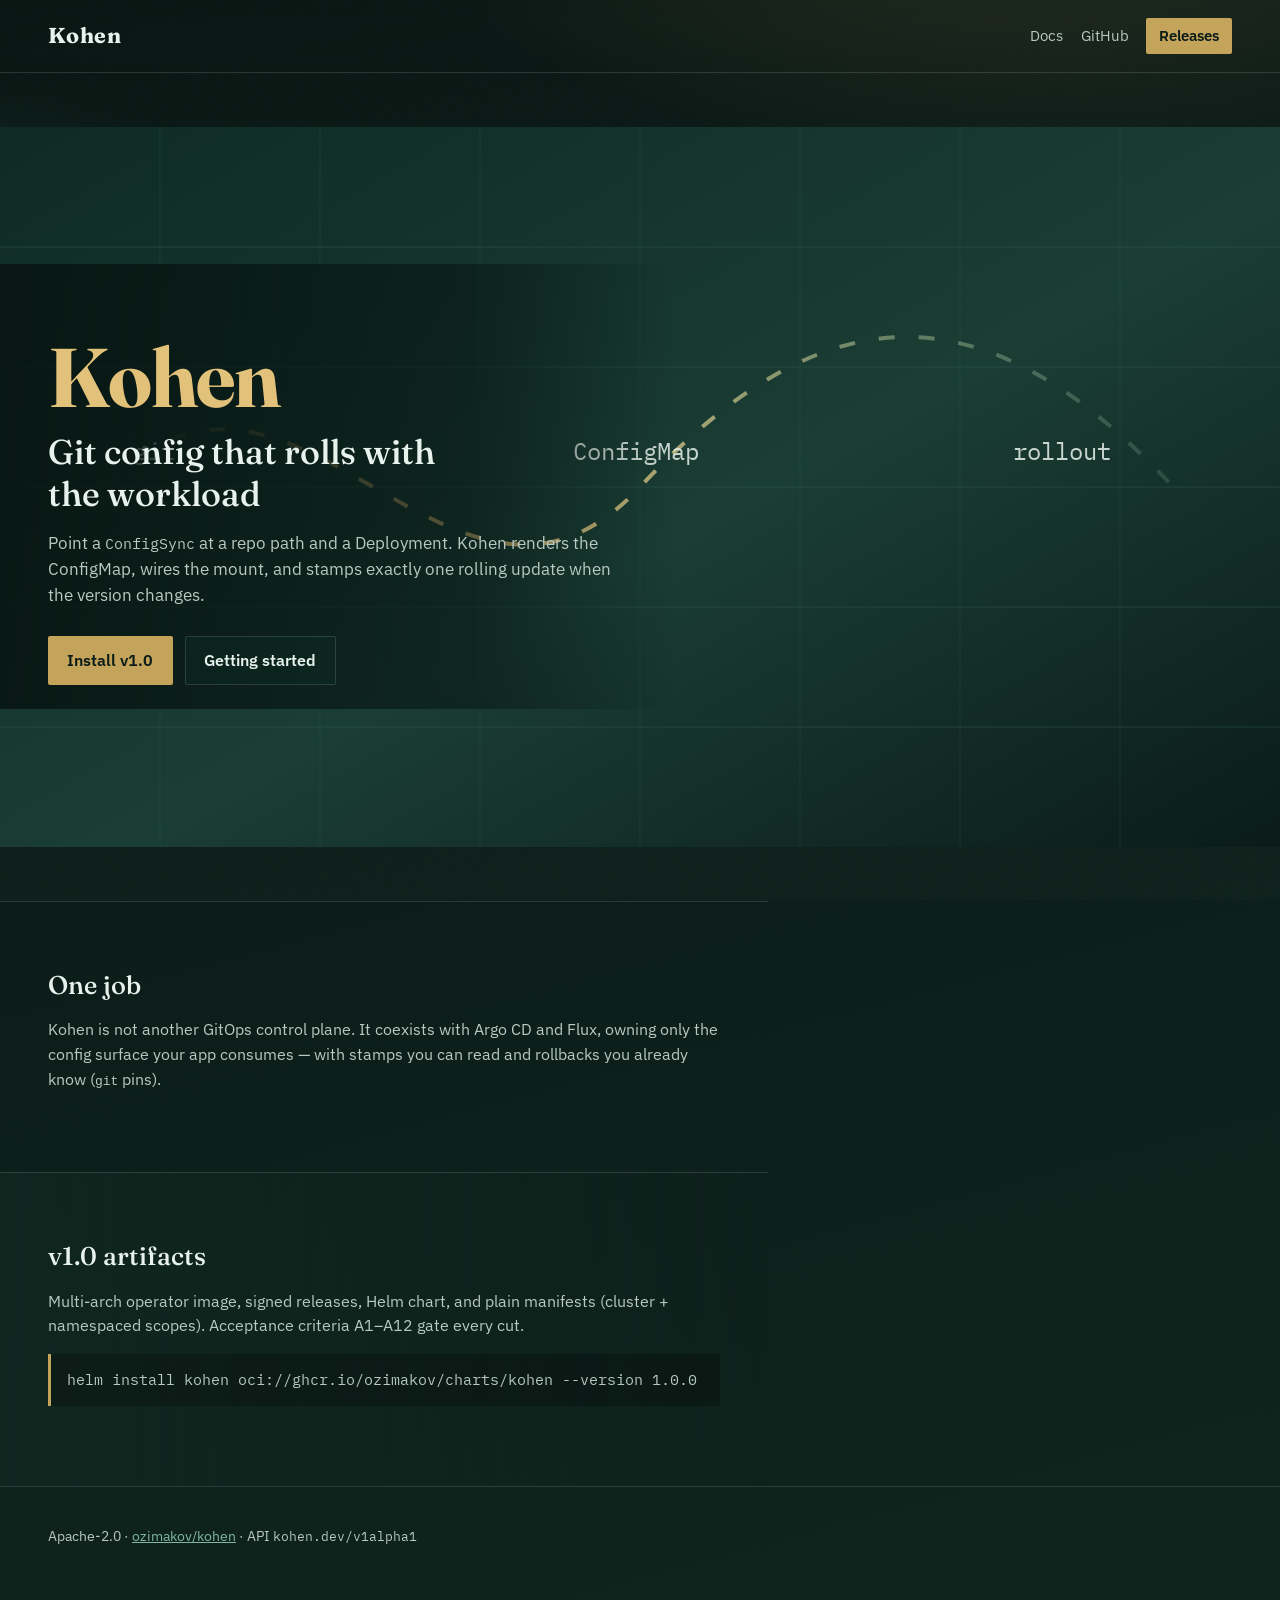
==== site/index.html @ 124bad6d "Prepare v1.0: gap fixes, release hardening, docs site Close the peer gap-review items that belong in" ====
<!DOCTYPE html>
<html lang="en">
<head>
  <meta charset="utf-8" />
  <meta name="viewport" content="width=device-width, initial-scale=1" />
  <title>Kohen — git config, version-matched rollouts</title>
  <meta name="description" content="Kohen keeps Kubernetes workloads in sync with a dedicated git configuration repository — ConfigMaps, secret wiring, and exactly-one rollouts." />
  <link rel="preconnect" href="https://fonts.googleapis.com" />
  <link rel="preconnect" href="https://fonts.gstatic.com" crossorigin />
  <link href="https://fonts.googleapis.com/css2?family=Fraunces:opsz,wght@9..144,500;9..144,700&family=IBM+Plex+Sans:wght@400;500;600&family=IBM+Plex+Mono:wght@400;500&display=swap" rel="stylesheet" />
  <link rel="stylesheet" href="styles.css" />
</head>
<body>
  <a class="skip" href="#main">Skip to content</a>
  <header class="top">
    <a class="wordmark" href="./">Kohen</a>
    <nav aria-label="Primary">
      <a href="docs.html">Docs</a>
      <a href="https://github.com/ozimakov/kohen">GitHub</a>
      <a class="nav-cta" href="https://github.com/ozimakov/kohen/releases">Releases</a>
    </nav>
  </header>

  <main id="main">
    <section class="hero" aria-label="Intro">
      <div class="hero-copy">
        <p class="brand">Kohen</p>
        <h1>Git config that rolls with the workload</h1>
        <p class="lede">
          Point a <code>ConfigSync</code> at a repo path and a Deployment.
          Kohen renders the ConfigMap, wires the mount, and stamps exactly one rolling update when the version changes.
        </p>
        <div class="cta-row">
          <a class="btn primary" href="docs.html#install">Install v1.0</a>
          <a class="btn ghost" href="https://github.com/ozimakov/kohen#getting-started">Getting started</a>
        </div>
      </div>
      <div class="hero-visual" aria-hidden="true">
        <svg class="flow" viewBox="0 0 960 540" role="img">
          <defs>
            <linearGradient id="plane" x1="0" y1="0" x2="1" y2="1">
              <stop offset="0%" stop-color="#0f2a24"/>
              <stop offset="55%" stop-color="#1a3d34"/>
              <stop offset="100%" stop-color="#0b1c18"/>
            </linearGradient>
            <linearGradient id="trace" x1="0" y1="0" x2="1" y2="0">
              <stop offset="0%" stop-color="#c4a35a" stop-opacity="0"/>
              <stop offset="40%" stop-color="#e2c27a"/>
              <stop offset="100%" stop-color="#7eb8a2" stop-opacity="0.2"/>
            </linearGradient>
          </defs>
          <rect width="960" height="540" fill="url(#plane)"/>
          <g class="grid">
            <path d="M0 90 H960 M0 180 H960 M0 270 H960 M0 360 H960 M0 450 H960" stroke="#2f5a4e" stroke-opacity=".35"/>
            <path d="M120 0 V540 M240 0 V540 M360 0 V540 M480 0 V540 M600 0 V540 M720 0 V540 M840 0 V540" stroke="#2f5a4e" stroke-opacity=".22"/>
          </g>
          <path class="pulse" d="M80 270 C220 120, 340 420, 480 270 S740 120, 880 270" fill="none" stroke="url(#trace)" stroke-width="3"/>
          <g class="nodes" font-family="IBM Plex Mono, monospace" font-size="18" fill="#e8f2ec">
            <text x="100" y="250">git</text>
            <text x="430" y="250">ConfigMap</text>
            <text x="760" y="250">rollout</text>
          </g>
        </svg>
      </div>
    </section>

    <section class="strip" id="why">
      <h2>One job</h2>
      <p>
        Kohen is not another GitOps control plane. It coexists with Argo CD and Flux,
        owning only the config surface your app consumes — with stamps you can read
        and rollbacks you already know (<code>git</code> pins).
      </p>
    </section>

    <section class="strip alt" id="ship">
      <h2>v1.0 artifacts</h2>
      <p>
        Multi-arch operator image, signed releases, Helm chart, and plain manifests
        (cluster + namespaced scopes). Acceptance criteria A1–A12 gate every cut.
      </p>
      <p class="mono">
        helm install kohen oci://ghcr.io/ozimakov/charts/kohen --version 1.0.0
      </p>
    </section>
  </main>

  <footer>
    <p>Apache-2.0 · <a href="https://github.com/ozimakov/kohen">ozimakov/kohen</a> · API <code>kohen.dev/v1alpha1</code></p>
  </footer>
  <script>
    document.documentElement.classList.add("ready");
  </script>
</body>
</html>
---- site/styles.css ----
:root {
  --ink: #0b1c18;
  --ink-2: #122821;
  --mist: #e8f2ec;
  --mist-dim: #b7c9c0;
  --brass: #c4a35a;
  --brass-hot: #e2c27a;
  --sea: #2f6f5e;
  --sea-bright: #7eb8a2;
  --line: rgba(232, 242, 236, 0.14);
  --font-display: "Fraunces", Georgia, serif;
  --font-body: "IBM Plex Sans", "Segoe UI", sans-serif;
  --font-mono: "IBM Plex Mono", ui-monospace, monospace;
}

*,
*::before,
*::after {
  box-sizing: border-box;
}

html {
  color-scheme: dark;
}

body {
  margin: 0;
  min-height: 100vh;
  font-family: var(--font-body);
  color: var(--mist);
  background:
    radial-gradient(1200px 600px at 80% -10%, rgba(196, 163, 90, 0.18), transparent 55%),
    radial-gradient(900px 500px at -10% 20%, rgba(47, 111, 94, 0.35), transparent 50%),
    linear-gradient(165deg, #071411 0%, var(--ink) 40%, #10241e 100%);
  line-height: 1.55;
}

body::before {
  content: "";
  position: fixed;
  inset: 0;
  pointer-events: none;
  opacity: 0.08;
  background-image: url("data:image/svg+xml,%3Csvg xmlns='http://www.w3.org/2000/svg' width='160' height='160'%3E%3Cfilter id='n'%3E%3CfeTurbulence type='fractalNoise' baseFrequency='.8' numOctaves='2' stitchTiles='stitch'/%3E%3C/filter%3E%3Crect width='160' height='160' filter='url(%23n)' opacity='.55'/%3E%3C/svg%3E");
  z-index: 0;
}

.skip {
  position: absolute;
  left: -999px;
  top: 0;
  background: var(--brass);
  color: var(--ink);
  padding: 0.5rem 1rem;
  z-index: 10;
}

.skip:focus {
  left: 1rem;
  top: 1rem;
}

.top,
main,
footer {
  position: relative;
  z-index: 1;
}

.top {
  display: flex;
  align-items: center;
  justify-content: space-between;
  gap: 1rem;
  padding: 1.1rem clamp(1.25rem, 4vw, 3rem);
  border-bottom: 1px solid var(--line);
  backdrop-filter: blur(8px);
}

.wordmark {
  font-family: var(--font-display);
  font-weight: 700;
  font-size: 1.35rem;
  letter-spacing: 0.02em;
  color: var(--mist);
  text-decoration: none;
}

nav {
  display: flex;
  align-items: center;
  gap: 1.1rem;
  font-size: 0.95rem;
}

nav a {
  color: var(--mist-dim);
  text-decoration: none;
}

nav a:hover,
nav a[aria-current="page"] {
  color: var(--mist);
}

.nav-cta {
  color: var(--ink) !important;
  background: var(--brass);
  padding: 0.4rem 0.8rem;
  border-radius: 2px;
  font-weight: 600;
}

.hero {
  min-height: calc(100vh - 4.5rem);
  display: grid;
  grid-template-areas: "stack";
  align-content: stretch;
  position: relative;
  overflow: hidden;
}

.hero-copy,
.hero-visual {
  grid-area: stack;
}

.hero-copy {
  z-index: 2;
  align-self: center;
  padding: clamp(2.5rem, 8vh, 5.5rem) clamp(1.25rem, 4vw, 3rem) 1.5rem;
  max-width: 42rem;
  animation: rise 900ms cubic-bezier(0.2, 0.8, 0.2, 1) both;
  background: linear-gradient(90deg, rgba(7, 20, 17, 0.88) 0%, rgba(7, 20, 17, 0.55) 70%, transparent 100%);
}

.brand {
  margin: 0 0 0.75rem;
  font-family: var(--font-display);
  font-size: clamp(2.8rem, 8vw, 5.2rem);
  font-weight: 700;
  letter-spacing: -0.02em;
  line-height: 1;
  color: var(--brass-hot);
}

h1 {
  margin: 0 0 1rem;
  font-family: var(--font-display);
  font-weight: 500;
  font-size: clamp(1.45rem, 3.4vw, 2.15rem);
  line-height: 1.2;
  color: var(--mist);
  max-width: 18ch;
}

.lede {
  margin: 0 0 1.75rem;
  color: var(--mist-dim);
  font-size: 1.05rem;
  max-width: 38rem;
}

.lede code,
.mono,
footer code {
  font-family: var(--font-mono);
  font-size: 0.92em;
}

.cta-row {
  display: flex;
  flex-wrap: wrap;
  gap: 0.75rem;
}

.btn {
  display: inline-flex;
  align-items: center;
  justify-content: center;
  padding: 0.7rem 1.15rem;
  border-radius: 2px;
  text-decoration: none;
  font-weight: 600;
  border: 1px solid transparent;
  transition: transform 180ms ease, background 180ms ease, border-color 180ms ease;
}

.btn:hover {
  transform: translateY(-1px);
}

.btn.primary {
  background: var(--brass);
  color: var(--ink);
}

.btn.primary:hover {
  background: var(--brass-hot);
}

.btn.ghost {
  border-color: var(--line);
  color: var(--mist);
  background: rgba(15, 42, 36, 0.45);
}

.btn.ghost:hover {
  border-color: var(--sea-bright);
}

.hero-visual {
  z-index: 1;
  width: 100%;
  min-height: calc(100vh - 4.5rem);
  animation: fade-in 1200ms 200ms both;
}

.hero-visual .flow {
  display: block;
  width: 100%;
  height: 100%;
  min-height: calc(100vh - 4.5rem);
  object-fit: cover;
}

.pulse {
  stroke-dasharray: 12 18;
  animation: dash 8s linear infinite;
}

.nodes text {
  opacity: 0.85;
}

.strip {
  padding: clamp(2.5rem, 6vw, 4rem) clamp(1.25rem, 4vw, 3rem);
  border-top: 1px solid var(--line);
  max-width: 48rem;
}

.strip.alt {
  background: linear-gradient(90deg, rgba(18, 40, 33, 0.75), transparent);
}

.strip h2 {
  margin: 0 0 0.75rem;
  font-family: var(--font-display);
  font-size: 1.6rem;
  font-weight: 500;
}

.strip p {
  margin: 0 0 1rem;
  color: var(--mist-dim);
}

.mono {
  display: block;
  padding: 0.9rem 1rem;
  border-left: 3px solid var(--brass);
  background: rgba(0, 0, 0, 0.25);
  overflow-x: auto;
  color: var(--mist);
}

.docs {
  padding: clamp(2rem, 6vw, 3.5rem) clamp(1.25rem, 4vw, 3rem) 4rem;
  max-width: 48rem;
  animation: rise 700ms cubic-bezier(0.2, 0.8, 0.2, 1) both;
}

.docs-hero {
  margin-bottom: 2.5rem;
}

.docs-hero .brand {
  font-size: clamp(2.2rem, 6vw, 3.4rem);
}

.docs section {
  margin-bottom: 2.25rem;
}

.docs h2 {
  font-family: var(--font-display);
  font-weight: 500;
  font-size: 1.45rem;
  margin: 0 0 0.75rem;
  color: var(--brass-hot);
}

.doc-list {
  list-style: none;
  margin: 0;
  padding: 0;
}

.doc-list li {
  padding: 0.85rem 0;
  border-bottom: 1px solid var(--line);
  color: var(--mist-dim);
}

.doc-list a {
  color: var(--mist);
  font-weight: 600;
  text-decoration: none;
  border-bottom: 1px solid transparent;
}

.doc-list a:hover {
  border-bottom-color: var(--brass);
  color: var(--brass-hot);
}

footer {
  padding: 1.5rem clamp(1.25rem, 4vw, 3rem) 2.5rem;
  border-top: 1px solid var(--line);
  color: var(--mist-dim);
  font-size: 0.9rem;
}

footer a {
  color: var(--sea-bright);
}

@keyframes rise {
  from {
    opacity: 0;
    transform: translateY(18px);
  }
  to {
    opacity: 1;
    transform: translateY(0);
  }
}

@keyframes fade-in {
  from {
    opacity: 0;
  }
  to {
    opacity: 1;
  }
}

@keyframes dash {
  to {
    stroke-dashoffset: -240;
  }
}

@media (prefers-reduced-motion: reduce) {
  *,
  *::before,
  *::after {
    animation: none !important;
    transition: none !important;
  }
}
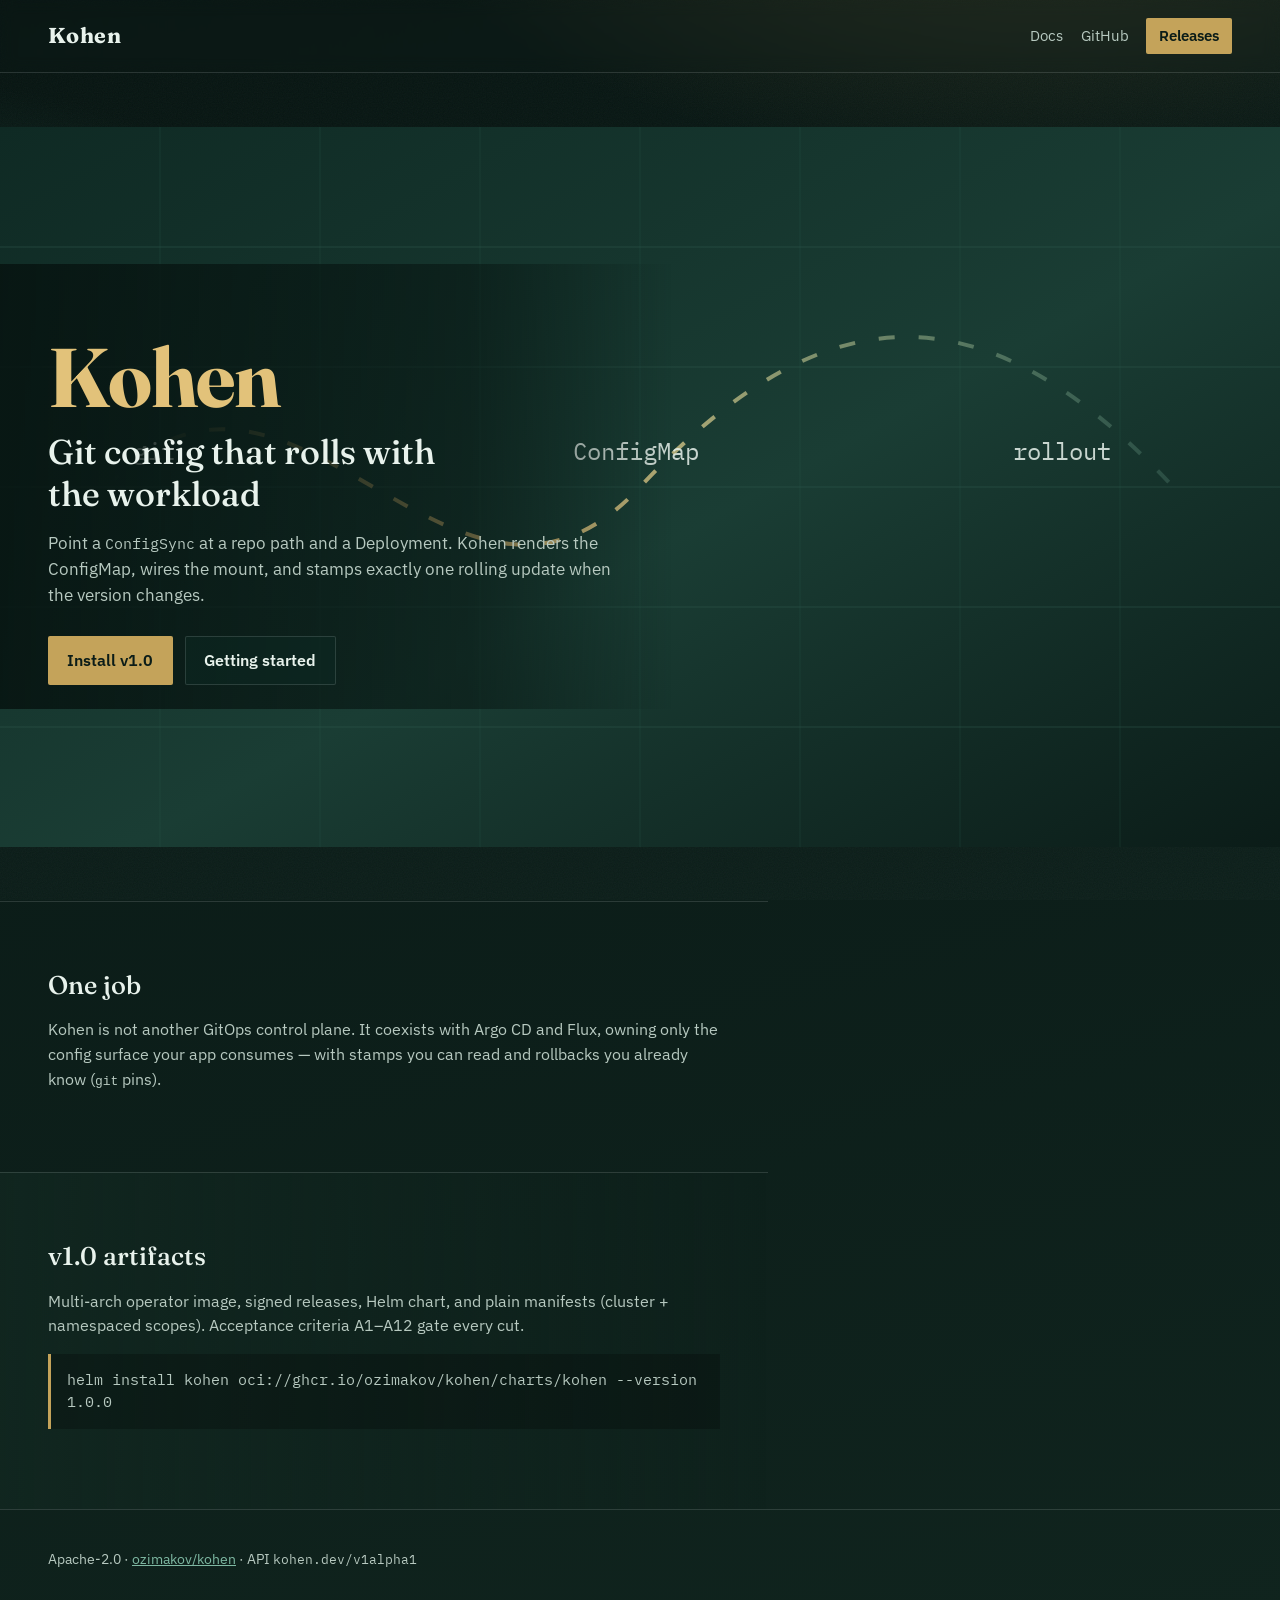
==== commit a37907fc: "Harden release publishing automation Add SemVer validation, local/CI dry-run packaging, digest-based" ====
--- a/site/index.html
+++ b/site/index.html
@@ -80,7 +80,7 @@
         (cluster + namespaced scopes). Acceptance criteria A1–A12 gate every cut.
       </p>
       <p class="mono">
-        helm install kohen oci://ghcr.io/ozimakov/charts/kohen --version 1.0.0
+        helm install kohen oci://ghcr.io/ozimakov/kohen/charts/kohen --version 1.0.0
       </p>
     </section>
   </main>
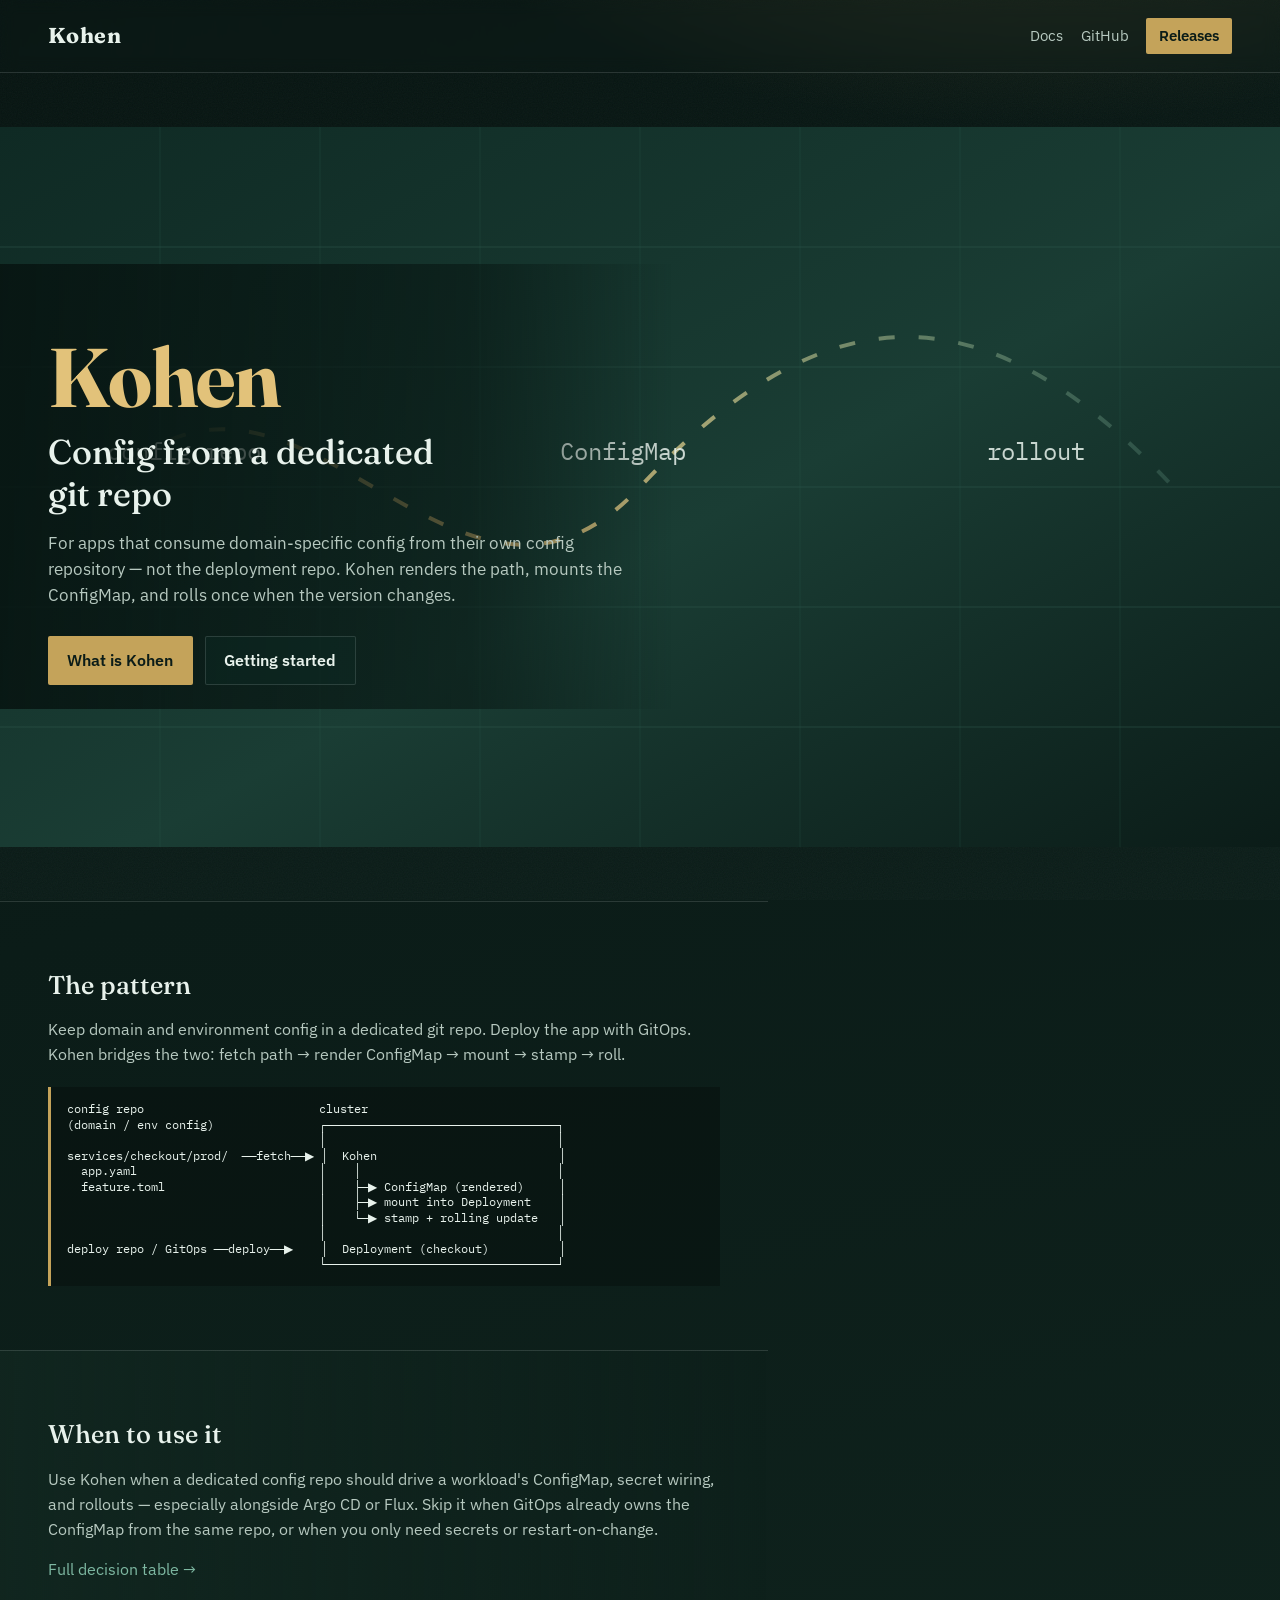
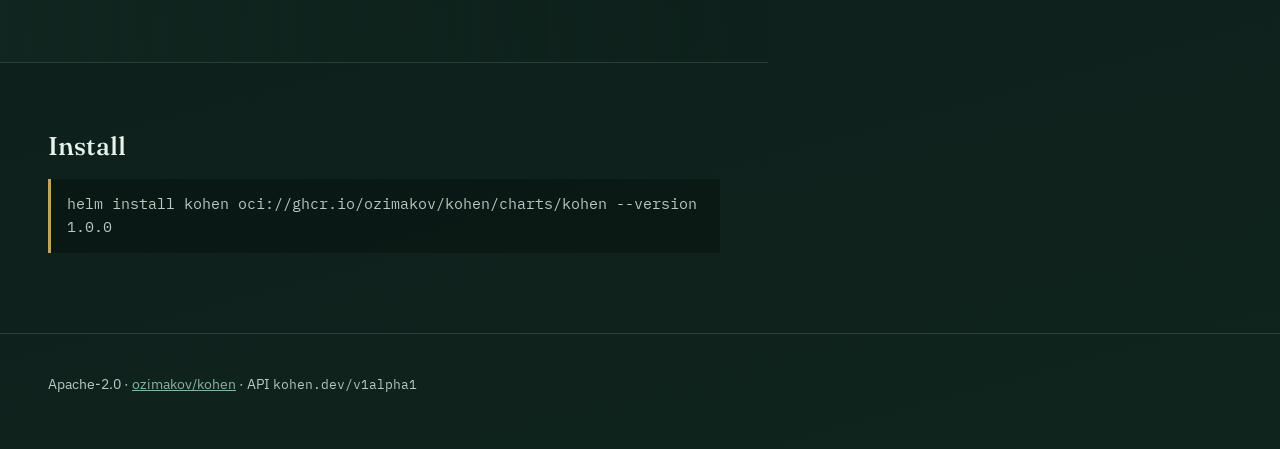
==== commit a9f9fc3f: "Reposition docs around what Kohen is and when to use it Add docs/intro.md as the front door (dedicat" ====
--- a/site/index.html
+++ b/site/index.html
@@ -3,8 +3,8 @@
 <head>
   <meta charset="utf-8" />
   <meta name="viewport" content="width=device-width, initial-scale=1" />
-  <title>Kohen — git config, version-matched rollouts</title>
-  <meta name="description" content="Kohen keeps Kubernetes workloads in sync with a dedicated git configuration repository — ConfigMaps, secret wiring, and exactly-one rollouts." />
+  <title>Kohen — config from a dedicated git repo</title>
+  <meta name="description" content="Kohen syncs domain-specific config from a dedicated git repository into Kubernetes workloads — ConfigMaps, secret wiring, and version-matched rollouts." />
   <link rel="preconnect" href="https://fonts.googleapis.com" />
   <link rel="preconnect" href="https://fonts.gstatic.com" crossorigin />
   <link href="https://fonts.googleapis.com/css2?family=Fraunces:opsz,wght@9..144,500;9..144,700&family=IBM+Plex+Sans:wght@400;500;600&family=IBM+Plex+Mono:wght@400;500&display=swap" rel="stylesheet" />
@@ -25,13 +25,13 @@
     <section class="hero" aria-label="Intro">
       <div class="hero-copy">
         <p class="brand">Kohen</p>
-        <h1>Git config that rolls with the workload</h1>
+        <h1>Config from a dedicated git repo</h1>
         <p class="lede">
-          Point a <code>ConfigSync</code> at a repo path and a Deployment.
-          Kohen renders the ConfigMap, wires the mount, and stamps exactly one rolling update when the version changes.
+          For apps that consume domain-specific config from their own config repository —
+          not the deployment repo. Kohen renders the path, mounts the ConfigMap, and rolls once when the version changes.
         </p>
         <div class="cta-row">
-          <a class="btn primary" href="docs.html#install">Install v1.0</a>
+          <a class="btn primary" href="docs.html#intro">What is Kohen</a>
           <a class="btn ghost" href="https://github.com/ozimakov/kohen#getting-started">Getting started</a>
         </div>
       </div>
@@ -56,29 +56,47 @@
           </g>
           <path class="pulse" d="M80 270 C220 120, 340 420, 480 270 S740 120, 880 270" fill="none" stroke="url(#trace)" stroke-width="3"/>
           <g class="nodes" font-family="IBM Plex Mono, monospace" font-size="18" fill="#e8f2ec">
-            <text x="100" y="250">git</text>
-            <text x="430" y="250">ConfigMap</text>
-            <text x="760" y="250">rollout</text>
+            <text x="80" y="250">config repo</text>
+            <text x="420" y="250">ConfigMap</text>
+            <text x="740" y="250">rollout</text>
           </g>
         </svg>
       </div>
     </section>
 
-    <section class="strip" id="why">
-      <h2>One job</h2>
+    <section class="strip" id="pattern">
+      <h2>The pattern</h2>
       <p>
-        Kohen is not another GitOps control plane. It coexists with Argo CD and Flux,
-        owning only the config surface your app consumes — with stamps you can read
-        and rollbacks you already know (<code>git</code> pins).
+        Keep domain and environment config in a dedicated git repo. Deploy the app with GitOps.
+        Kohen bridges the two: fetch path → render ConfigMap → mount → stamp → roll.
+      </p>
+      <pre class="diagram" aria-label="Config repo to workload flow">config repo                         cluster
+(domain / env config)               ┌─────────────────────────────────┐
+                                    │                                 │
+services/checkout/prod/  ──fetch──▶ │  Kohen                          │
+  app.yaml                          │    │                            │
+  feature.toml                      │    ├─▶ ConfigMap (rendered)     │
+                                    │    ├─▶ mount into Deployment    │
+                                    │    └─▶ stamp + rolling update   │
+                                    │                                 │
+deploy repo / GitOps ──deploy──▶    │  Deployment (checkout)          │
+                                    └─────────────────────────────────┘</pre>
+    </section>
+
+    <section class="strip alt" id="when">
+      <h2>When to use it</h2>
+      <p>
+        Use Kohen when a dedicated config repo should drive a workload's ConfigMap, secret wiring,
+        and rollouts — especially alongside Argo CD or Flux. Skip it when GitOps already owns the
+        ConfigMap from the same repo, or when you only need secrets or restart-on-change.
+      </p>
+      <p>
+        <a href="https://github.com/ozimakov/kohen/blob/main/docs/intro.md">Full decision table →</a>
       </p>
     </section>
 
-    <section class="strip alt" id="ship">
-      <h2>v1.0 artifacts</h2>
-      <p>
-        Multi-arch operator image, signed releases, Helm chart, and plain manifests
-        (cluster + namespaced scopes). Acceptance criteria A1–A12 gate every cut.
-      </p>
+    <section class="strip" id="install">
+      <h2>Install</h2>
       <p class="mono">
         helm install kohen oci://ghcr.io/ozimakov/kohen/charts/kohen --version 1.0.0
       </p>
--- a/site/styles.css
+++ b/site/styles.css
@@ -255,13 +255,34 @@
   color: var(--mist-dim);
 }
 
-.mono {
+.mono,
+.diagram {
   display: block;
   padding: 0.9rem 1rem;
   border-left: 3px solid var(--brass);
   background: rgba(0, 0, 0, 0.25);
   overflow-x: auto;
   color: var(--mist);
+}
+
+.diagram {
+  margin: 1.25rem 0 0;
+  font-family: var(--font-mono);
+  font-size: 0.72rem;
+  line-height: 1.35;
+  white-space: pre;
+  max-width: 100%;
+}
+
+.strip a {
+  color: var(--sea-bright);
+  text-decoration: none;
+  border-bottom: 1px solid transparent;
+}
+
+.strip a:hover {
+  border-bottom-color: var(--brass);
+  color: var(--brass-hot);
 }
 
 .docs {
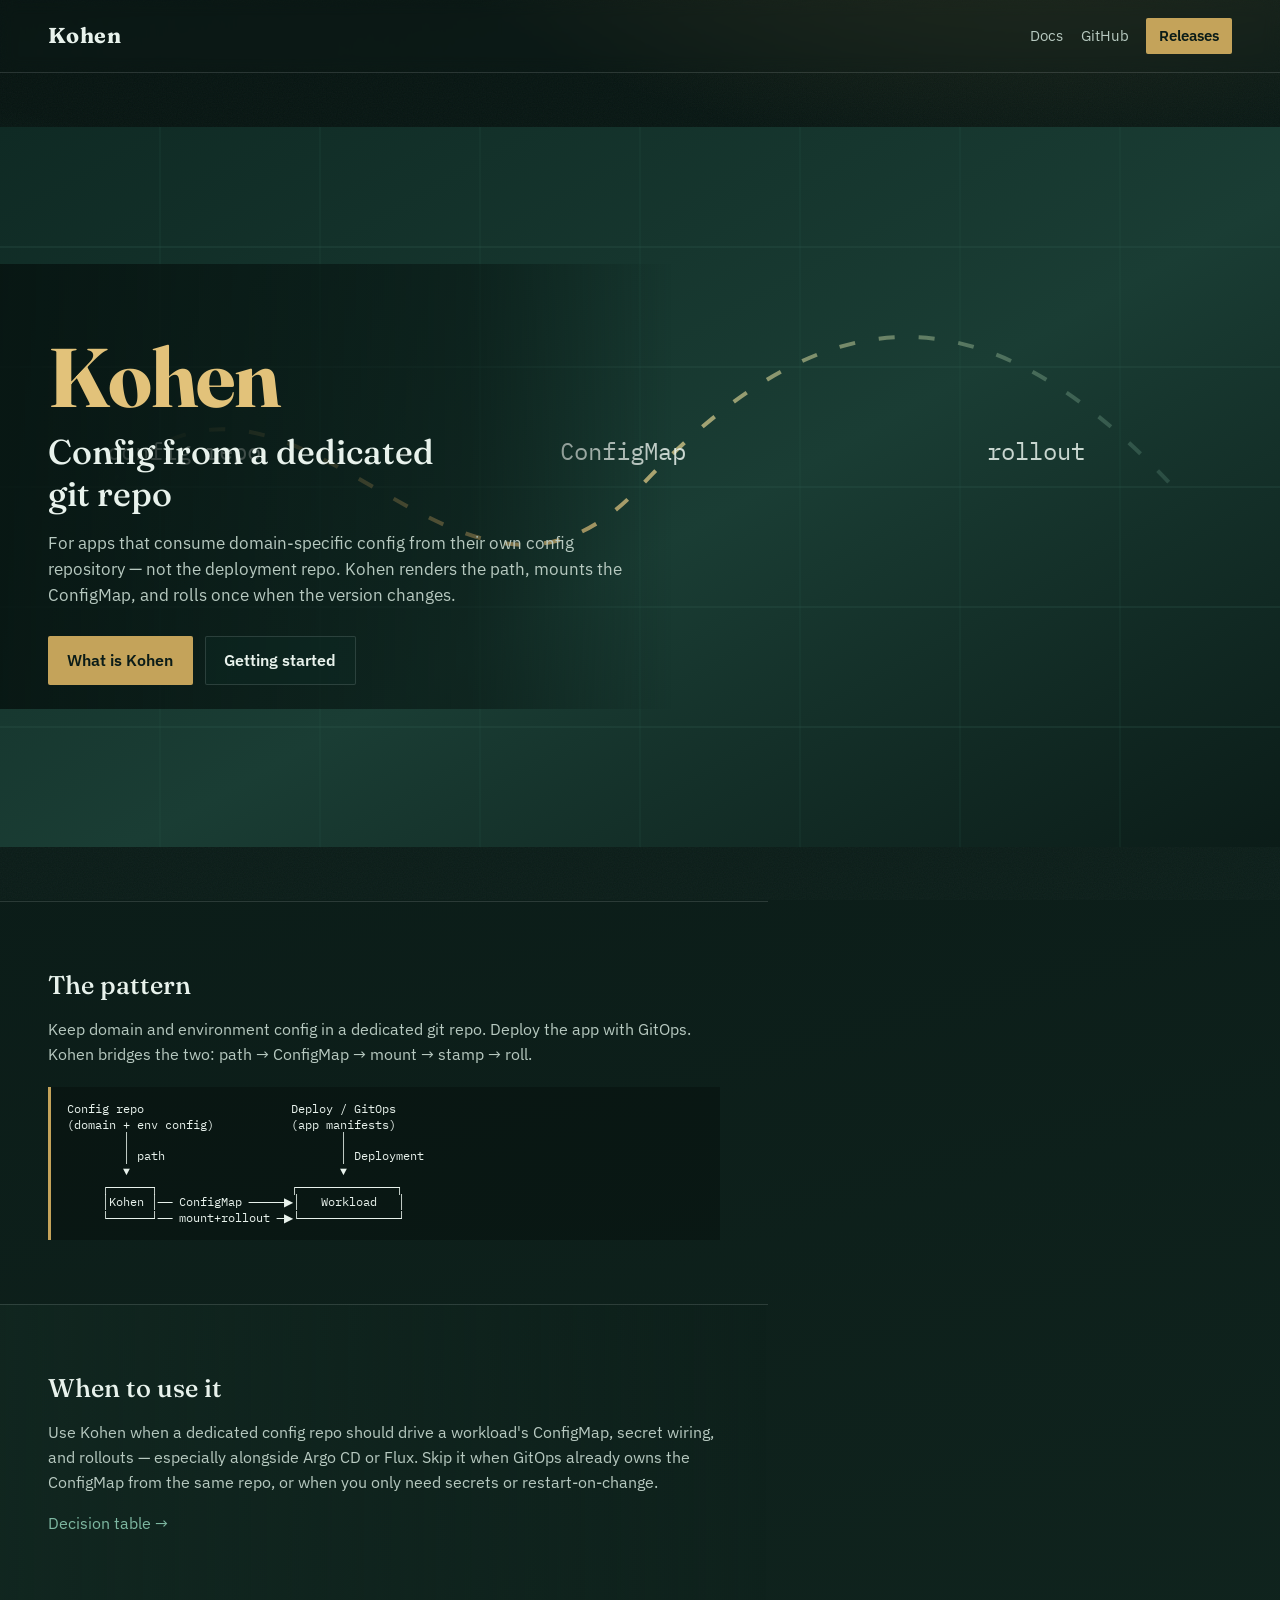
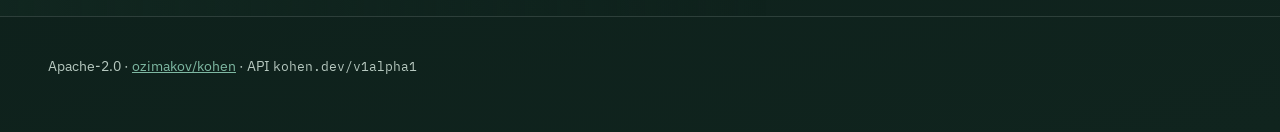
==== commit 358d6ab1: "Tighten positioning: one canonical intro, real docs page - Keep the decision table only in docs/intr" ====
--- a/site/index.html
+++ b/site/index.html
@@ -32,7 +32,7 @@
         </p>
         <div class="cta-row">
           <a class="btn primary" href="docs.html#intro">What is Kohen</a>
-          <a class="btn ghost" href="https://github.com/ozimakov/kohen#getting-started">Getting started</a>
+          <a class="btn ghost" href="https://github.com/ozimakov/kohen/blob/main/docs/getting-started-and-gitops.md">Getting started</a>
         </div>
       </div>
       <div class="hero-visual" aria-hidden="true">
@@ -68,19 +68,16 @@
       <h2>The pattern</h2>
       <p>
         Keep domain and environment config in a dedicated git repo. Deploy the app with GitOps.
-        Kohen bridges the two: fetch path → render ConfigMap → mount → stamp → roll.
+        Kohen bridges the two: path → ConfigMap → mount → stamp → roll.
       </p>
-      <pre class="diagram" aria-label="Config repo to workload flow">config repo                         cluster
-(domain / env config)               ┌─────────────────────────────────┐
-                                    │                                 │
-services/checkout/prod/  ──fetch──▶ │  Kohen                          │
-  app.yaml                          │    │                            │
-  feature.toml                      │    ├─▶ ConfigMap (rendered)     │
-                                    │    ├─▶ mount into Deployment    │
-                                    │    └─▶ stamp + rolling update   │
-                                    │                                 │
-deploy repo / GitOps ──deploy──▶    │  Deployment (checkout)          │
-                                    └─────────────────────────────────┘</pre>
+      <pre class="diagram" aria-label="Config repo to workload flow">Config repo                     Deploy / GitOps
+(domain + env config)           (app manifests)
+        │                              │
+        │ path                         │ Deployment
+        ▼                              ▼
+     ┌──────┐                   ┌──────────────┐
+     │Kohen │── ConfigMap ─────▶│   Workload   │
+     └──────┘── mount+rollout ─▶└──────────────┘</pre>
     </section>
 
     <section class="strip alt" id="when">
@@ -91,14 +88,7 @@
         ConfigMap from the same repo, or when you only need secrets or restart-on-change.
       </p>
       <p>
-        <a href="https://github.com/ozimakov/kohen/blob/main/docs/intro.md">Full decision table →</a>
-      </p>
-    </section>
-
-    <section class="strip" id="install">
-      <h2>Install</h2>
-      <p class="mono">
-        helm install kohen oci://ghcr.io/ozimakov/kohen/charts/kohen --version 1.0.0
+        <a href="docs.html#when">Decision table →</a>
       </p>
     </section>
   </main>
--- a/site/styles.css
+++ b/site/styles.css
@@ -311,6 +311,58 @@
   color: var(--brass-hot);
 }
 
+.docs .diagram {
+  margin: 0 0 1rem;
+}
+
+.section-note {
+  margin: 0;
+  color: var(--mist-dim);
+  font-size: 0.95rem;
+}
+
+.section-note a {
+  color: var(--sea-bright);
+  text-decoration: none;
+}
+
+.section-note a:hover {
+  color: var(--brass-hot);
+}
+
+.decision {
+  width: 100%;
+  border-collapse: collapse;
+  margin: 0 0 1rem;
+  font-size: 0.95rem;
+}
+
+.decision th,
+.decision td {
+  text-align: left;
+  padding: 0.7rem 0.6rem;
+  border-bottom: 1px solid var(--line);
+  vertical-align: top;
+}
+
+.decision th {
+  color: var(--mist-dim);
+  font-weight: 500;
+  font-size: 0.85rem;
+}
+
+.decision td.yes {
+  color: var(--sea-bright);
+  font-weight: 600;
+  white-space: nowrap;
+}
+
+.decision td.no {
+  color: var(--mist-dim);
+  font-weight: 600;
+  white-space: nowrap;
+}
+
 .doc-list {
   list-style: none;
   margin: 0;
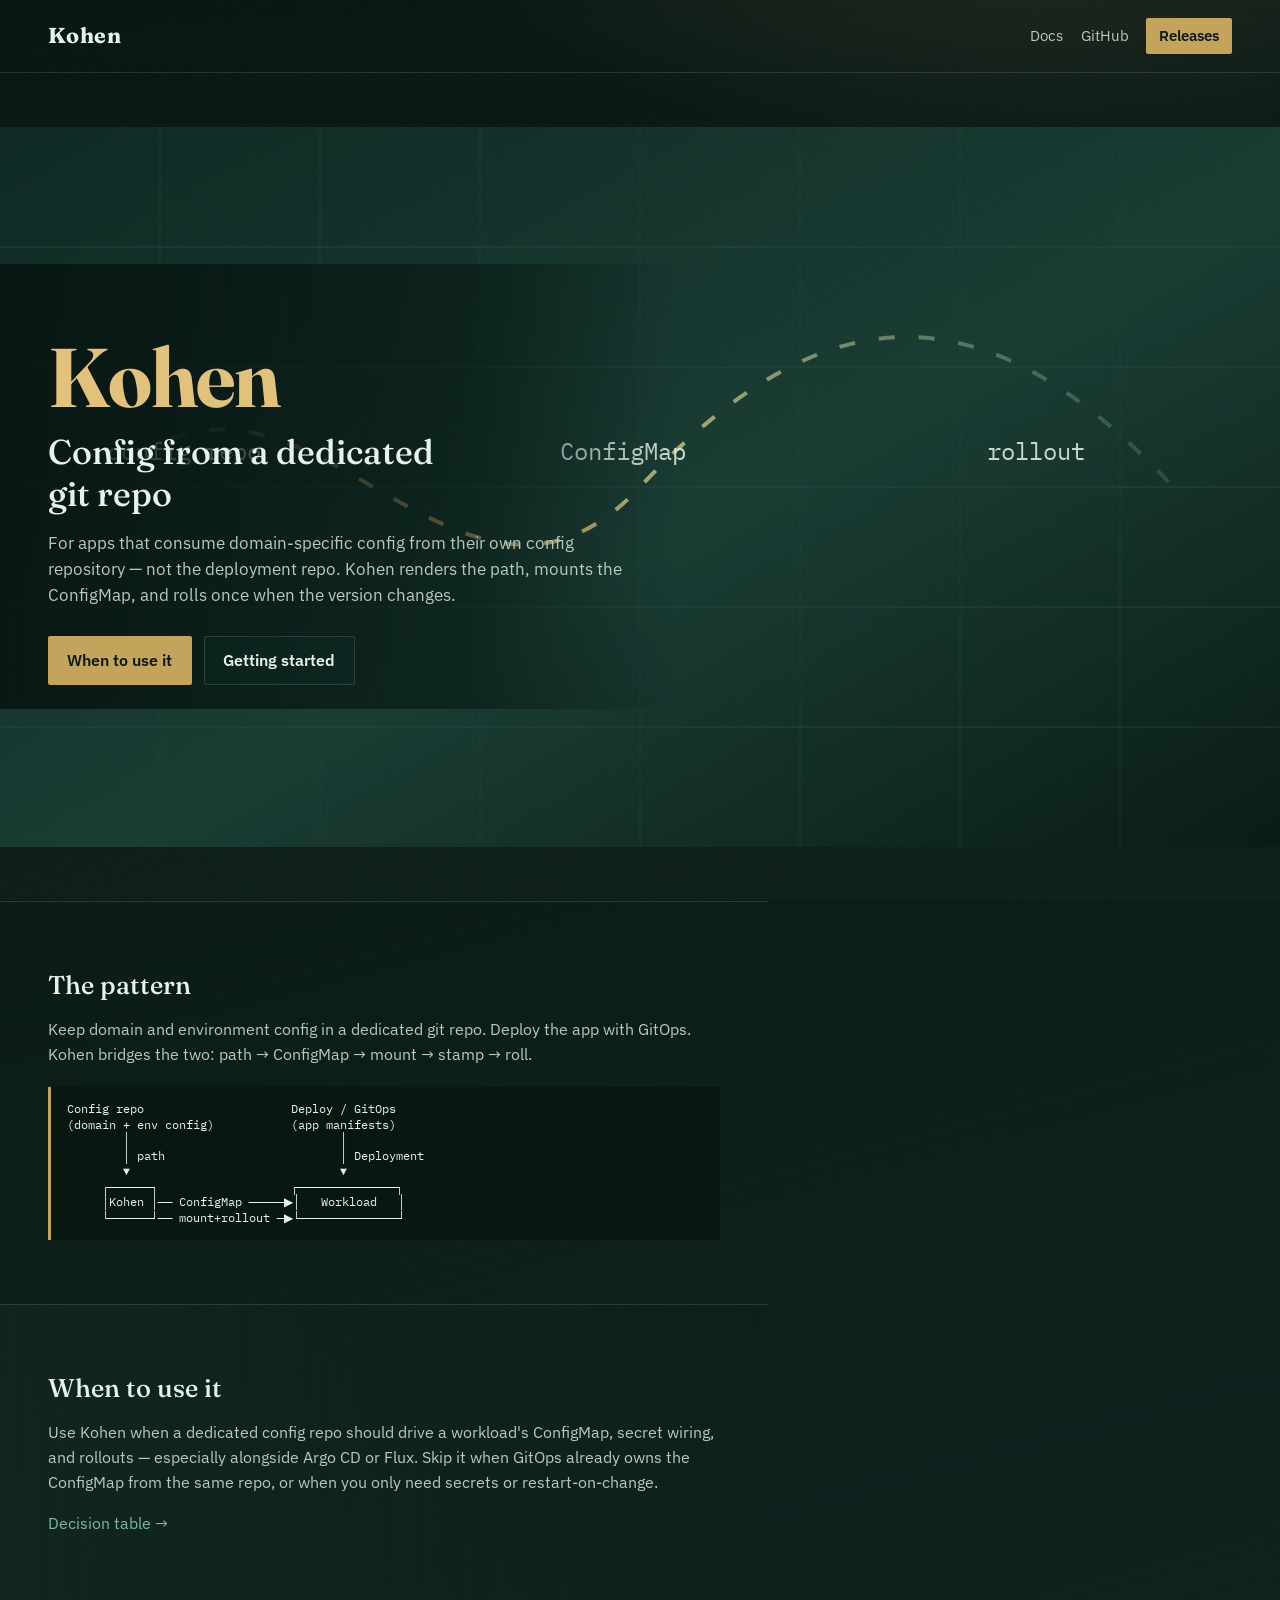
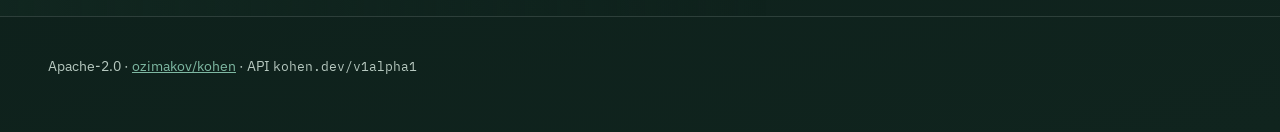
==== commit 9b4d842c: "Drop docs/intro.md; keep What/When in the README Fold the positioning and decision table into the RE" ====
--- a/site/index.html
+++ b/site/index.html
@@ -31,7 +31,7 @@
           not the deployment repo. Kohen renders the path, mounts the ConfigMap, and rolls once when the version changes.
         </p>
         <div class="cta-row">
-          <a class="btn primary" href="docs.html#intro">What is Kohen</a>
+          <a class="btn primary" href="docs.html#when">When to use it</a>
           <a class="btn ghost" href="https://github.com/ozimakov/kohen/blob/main/docs/getting-started-and-gitops.md">Getting started</a>
         </div>
       </div>
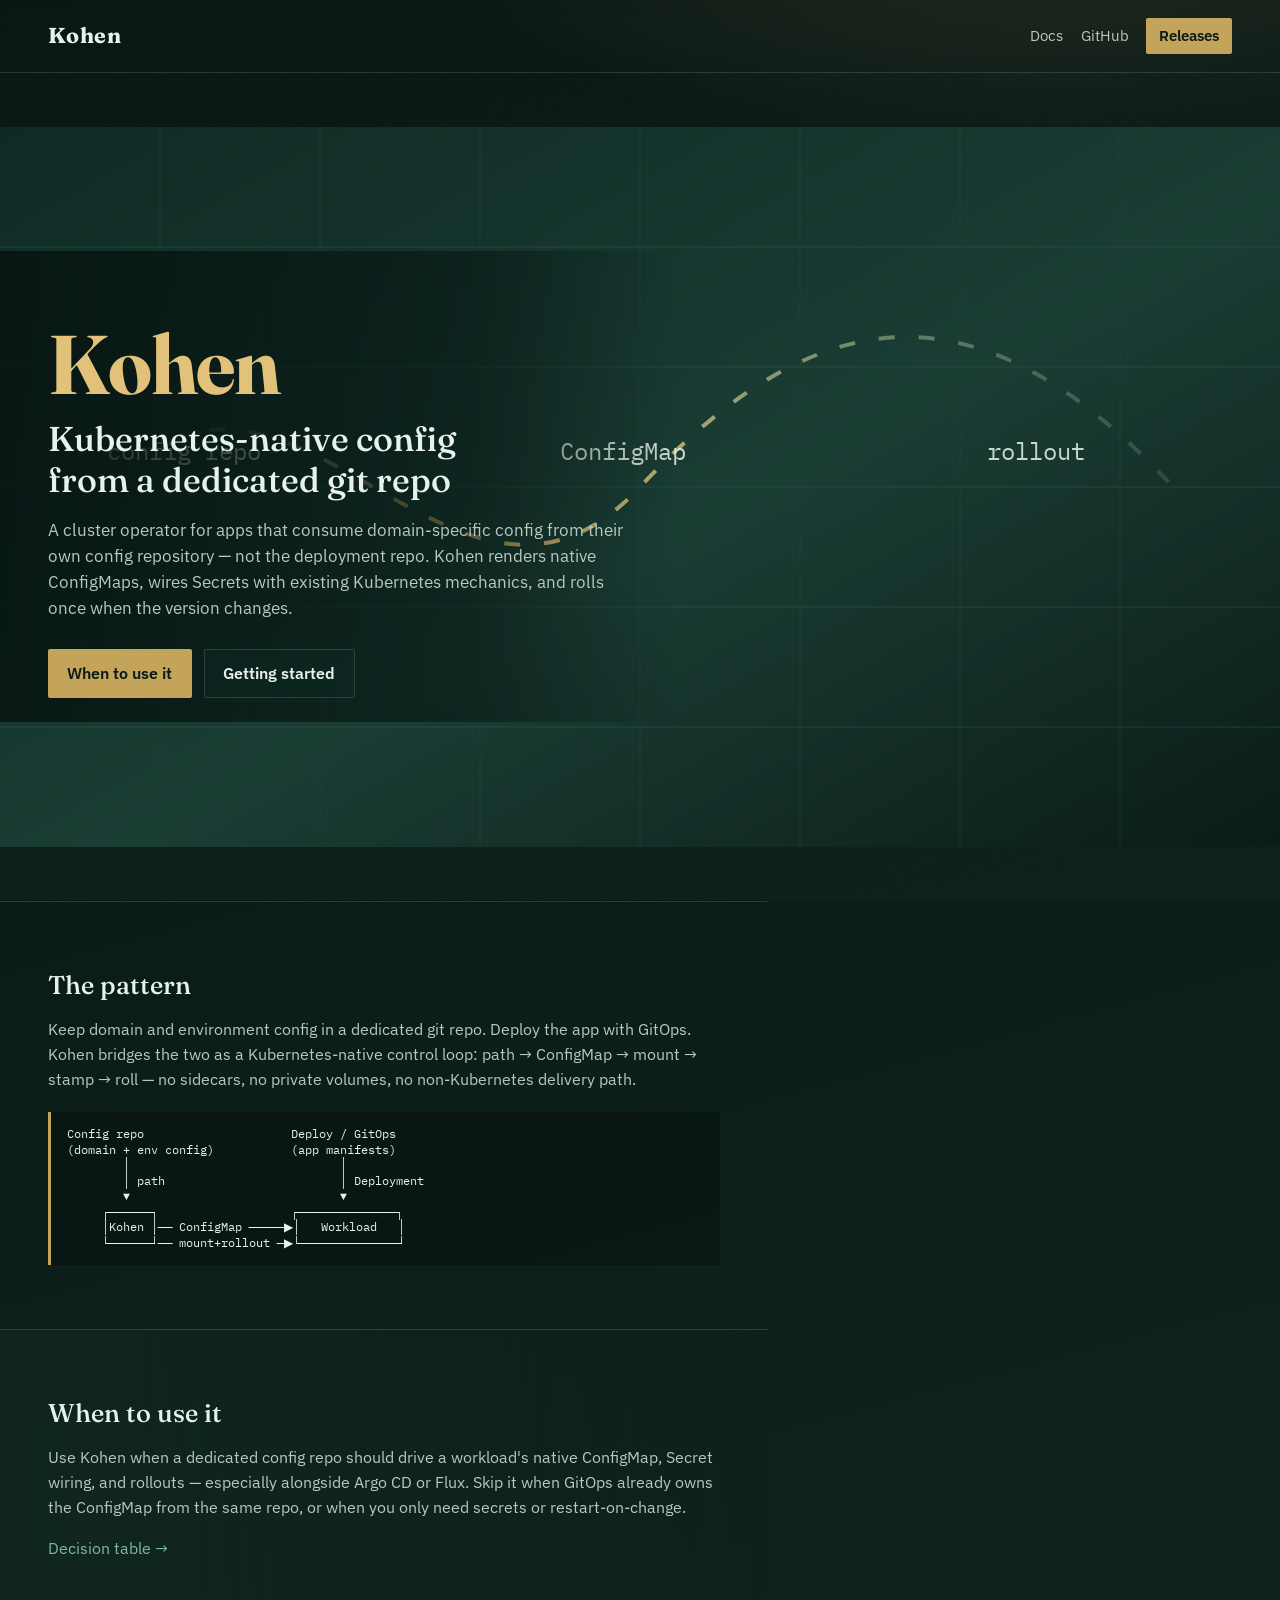
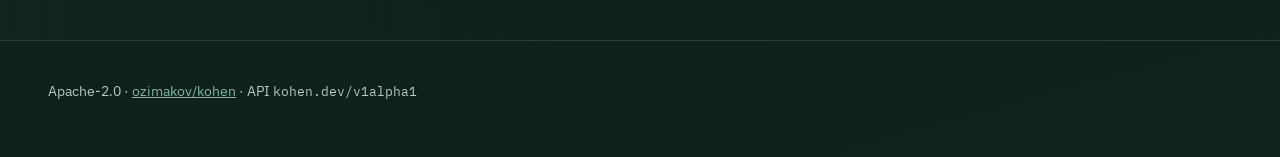
==== commit 8f45544c: "Serve project site from main; emphasize Kubernetes-native Reconfigure Pages to deploy site/ from mai" ====
--- a/site/index.html
+++ b/site/index.html
@@ -3,8 +3,9 @@
 <head>
   <meta charset="utf-8" />
   <meta name="viewport" content="width=device-width, initial-scale=1" />
-  <title>Kohen — config from a dedicated git repo</title>
-  <meta name="description" content="Kohen syncs domain-specific config from a dedicated git repository into Kubernetes workloads — ConfigMaps, secret wiring, and version-matched rollouts." />
+  <title>Kohen — Kubernetes-native config from a dedicated git repo</title>
+  <meta name="description" content="Kohen is a Kubernetes-native operator that syncs domain-specific config from a dedicated git repository into native ConfigMaps, Secret wiring, and version-matched rollouts." />
+  <link rel="canonical" href="https://kohen.zimakov.net/" />
   <link rel="preconnect" href="https://fonts.googleapis.com" />
   <link rel="preconnect" href="https://fonts.gstatic.com" crossorigin />
   <link href="https://fonts.googleapis.com/css2?family=Fraunces:opsz,wght@9..144,500;9..144,700&family=IBM+Plex+Sans:wght@400;500;600&family=IBM+Plex+Mono:wght@400;500&display=swap" rel="stylesheet" />
@@ -25,10 +26,10 @@
     <section class="hero" aria-label="Intro">
       <div class="hero-copy">
         <p class="brand">Kohen</p>
-        <h1>Config from a dedicated git repo</h1>
+        <h1>Kubernetes-native config from a dedicated git repo</h1>
         <p class="lede">
-          For apps that consume domain-specific config from their own config repository —
-          not the deployment repo. Kohen renders the path, mounts the ConfigMap, and rolls once when the version changes.
+          A cluster operator for apps that consume domain-specific config from their own config repository —
+          not the deployment repo. Kohen renders native ConfigMaps, wires Secrets with existing Kubernetes mechanics, and rolls once when the version changes.
         </p>
         <div class="cta-row">
           <a class="btn primary" href="docs.html#when">When to use it</a>
@@ -68,7 +69,8 @@
       <h2>The pattern</h2>
       <p>
         Keep domain and environment config in a dedicated git repo. Deploy the app with GitOps.
-        Kohen bridges the two: path → ConfigMap → mount → stamp → roll.
+        Kohen bridges the two as a Kubernetes-native control loop: path → ConfigMap → mount → stamp → roll —
+        no sidecars, no private volumes, no non-Kubernetes delivery path.
       </p>
       <pre class="diagram" aria-label="Config repo to workload flow">Config repo                     Deploy / GitOps
 (domain + env config)           (app manifests)
@@ -83,7 +85,7 @@
     <section class="strip alt" id="when">
       <h2>When to use it</h2>
       <p>
-        Use Kohen when a dedicated config repo should drive a workload's ConfigMap, secret wiring,
+        Use Kohen when a dedicated config repo should drive a workload's native ConfigMap, Secret wiring,
         and rollouts — especially alongside Argo CD or Flux. Skip it when GitOps already owns the
         ConfigMap from the same repo, or when you only need secrets or restart-on-change.
       </p>
